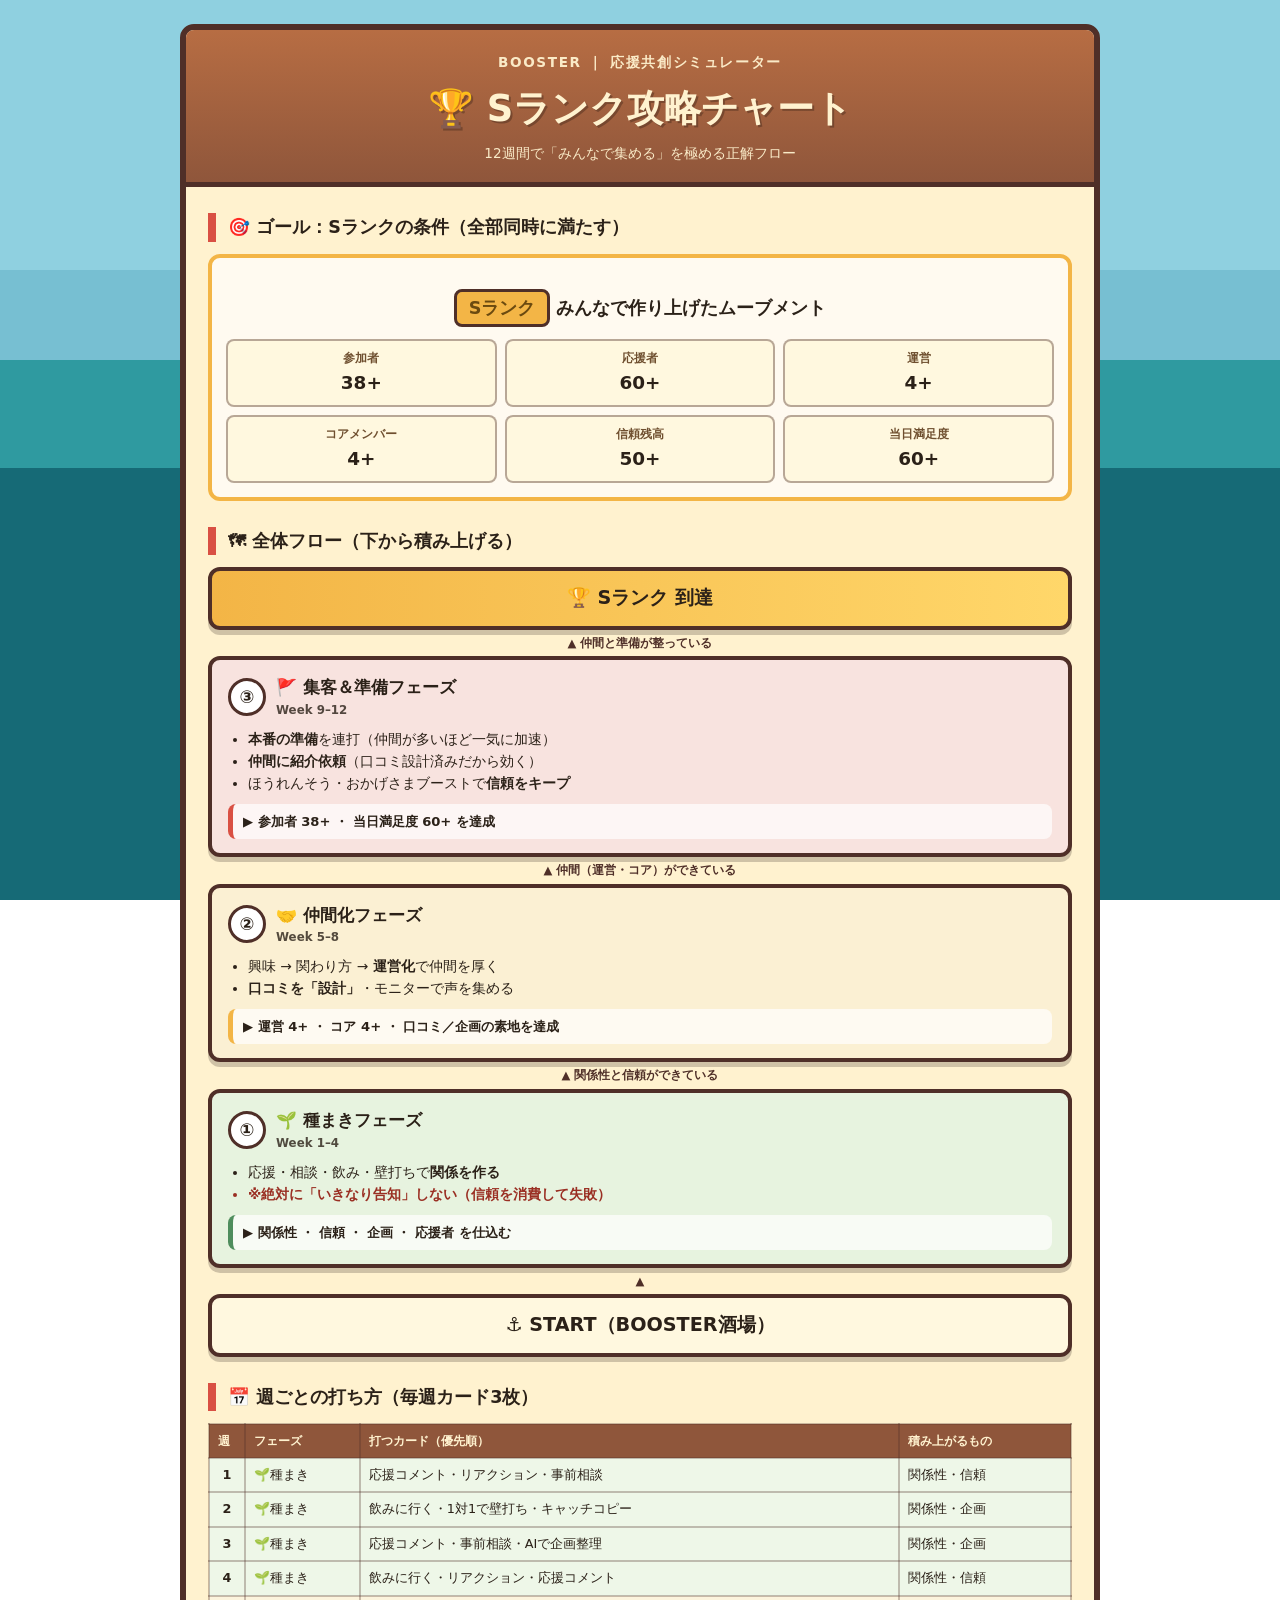
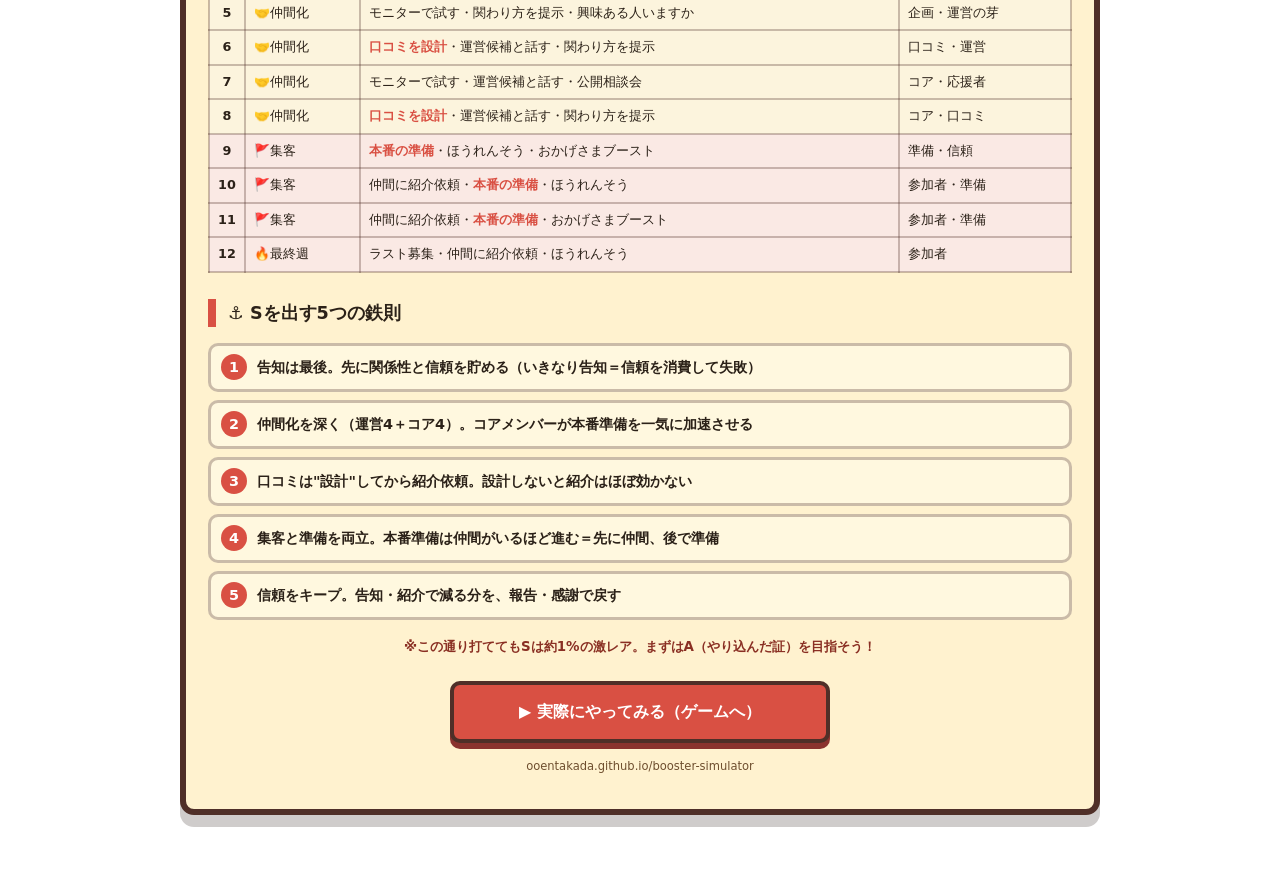
==== guide.html @ 51b10b74 "追加: Sランク攻略チャート(guide.html)。種まき→仲間化→集客&準備の積み上げフロー図・週ごとの打ち方・5つの鉄則をメンバー配布用にビジュアル化。スマホ対応・ゲームへのCTA付き" ====
<!doctype html>
<html lang="ja">
  <head>
    <meta charset="UTF-8" />
    <meta name="viewport" content="width=device-width, initial-scale=1.0" />
    <title>Sランク攻略チャート ｜ 応援共創シミュレーター</title>
    <meta name="description" content="応援共創シミュレーターでSランクを出すための正解フロー。種まき→仲間化→集客＆準備の12週間の打ち方を図解。" />
    <meta property="og:title" content="Sランク攻略チャート ｜ 応援共創シミュレーター" />
    <meta property="og:description" content="Sランクを出す正解パターンを図解した攻略チャート。" />
    <style>
      :root {
        --ink: #2b2118;
        --paper: #fff2cf;
        --wood: #8f563b;
        --wood-dark: #4f2f28;
        --gold: #f3b546;
        --sea: #2f9aa0;
        --deep-sea: #166a76;
        --coral: #d95043;
        --leaf: #4f8d5d;
        --shadow: rgba(38, 24, 18, 0.22);
      }
      * { box-sizing: border-box; }
      body {
        margin: 0;
        padding: 24px 14px 60px;
        color: var(--ink);
        font-family: "Hiragino Sans", "Yu Gothic", system-ui, sans-serif;
        line-height: 1.6;
        background:
          linear-gradient(180deg, #8fd0e0 0 30%, #77bfd2 30% 40%, #2f9aa0 40% 52%, #166a76 52% 100%) fixed;
      }
      .sheet {
        width: min(920px, 100%);
        margin: 0 auto;
        background: var(--paper);
        border: 6px solid var(--wood-dark);
        border-radius: 14px;
        box-shadow: 0 12px 0 var(--shadow);
        overflow: hidden;
      }
      .top {
        padding: 22px 22px 18px;
        background: linear-gradient(180deg, #b76d43, var(--wood));
        color: var(--paper);
        text-align: center;
        border-bottom: 5px solid var(--wood-dark);
      }
      .eyebrow {
        margin: 0;
        font-size: 0.8rem;
        font-weight: 900;
        letter-spacing: 0.12em;
      }
      .top h1 {
        margin: 6px 0 4px;
        font-size: clamp(1.5rem, 5vw, 2.3rem);
        text-shadow: 2px 2px 0 rgba(0, 0, 0, 0.25);
      }
      .top p { margin: 0; font-size: 0.85rem; opacity: 0.95; }
      .body { padding: 22px; }
      h2.section {
        margin: 26px 0 12px;
        font-size: 1.1rem;
        padding-left: 12px;
        border-left: 8px solid var(--coral);
      }
      h2.section:first-child { margin-top: 4px; }

      /* ゴール条件 */
      .goal {
        border: 4px solid var(--gold);
        border-radius: 12px;
        background: #fffaf0;
        padding: 14px;
      }
      .goal-title {
        text-align: center;
        font-weight: 900;
        font-size: 1.1rem;
        margin-bottom: 12px;
      }
      .goal-title .rank {
        display: inline-block;
        background: var(--gold);
        color: #6b4a10;
        border: 3px solid var(--wood-dark);
        border-radius: 8px;
        padding: 2px 12px;
        margin-right: 6px;
      }
      .goal-grid {
        display: grid;
        grid-template-columns: repeat(3, 1fr);
        gap: 8px;
      }
      .goal-grid div {
        background: #fff8df;
        border: 2px solid rgba(79, 47, 40, 0.4);
        border-radius: 8px;
        padding: 8px;
        text-align: center;
      }
      .goal-grid span { display: block; font-size: 0.72rem; font-weight: 800; color: #6f4f2f; }
      .goal-grid strong { font-size: 1.15rem; }

      /* フロー（積み上げ） */
      .flow { display: grid; gap: 0; }
      .arrow {
        text-align: center;
        font-weight: 900;
        color: var(--wood-dark);
        font-size: 0.72rem;
        padding: 4px 0;
      }
      .phase {
        border: 4px solid var(--wood-dark);
        border-radius: 12px;
        padding: 14px 16px;
        box-shadow: 0 5px 0 var(--shadow);
      }
      .phase .head {
        display: flex;
        align-items: center;
        gap: 10px;
        margin-bottom: 8px;
      }
      .phase .num {
        flex: 0 0 auto;
        width: 38px; height: 38px;
        display: grid; place-items: center;
        border-radius: 50%;
        border: 3px solid var(--wood-dark);
        background: #fff;
        font-weight: 900; font-size: 1.1rem;
      }
      .phase h3 { margin: 0; font-size: 1.05rem; }
      .phase .weeks { font-size: 0.74rem; font-weight: 800; opacity: 0.8; }
      .phase ul { margin: 6px 0 10px; padding-left: 20px; font-size: 0.86rem; }
      .phase .result {
        font-size: 0.82rem;
        font-weight: 900;
        padding: 7px 10px;
        border-radius: 8px;
        background: rgba(255, 255, 255, 0.7);
        border-left: 5px solid var(--wood-dark);
      }
      .phase.seed { background: #e7f3df; }
      .phase.seed .result { border-left-color: var(--leaf); }
      .phase.bond { background: #fbf0d3; }
      .phase.bond .result { border-left-color: var(--gold); }
      .phase.launch { background: #f8e3df; }
      .phase.launch .result { border-left-color: var(--coral); }
      .phase .warn { color: #9a2f23; font-weight: 800; }
      .summit {
        text-align: center;
        font-weight: 900;
        font-size: 1.2rem;
        padding: 12px;
        border: 4px solid var(--wood-dark);
        border-radius: 12px;
        background: linear-gradient(90deg, var(--gold), #ffd76a);
        box-shadow: 0 5px 0 var(--shadow);
      }

      /* 週表 */
      table { width: 100%; border-collapse: collapse; font-size: 0.8rem; }
      th, td { border: 2px solid rgba(79, 47, 40, 0.3); padding: 6px 8px; text-align: left; }
      th { background: var(--wood); color: var(--paper); font-size: 0.78rem; }
      td.wk { text-align: center; font-weight: 900; width: 36px; }
      tr.seed td { background: #eef7e8; }
      tr.bond td { background: #fcf4dd; }
      tr.launch td { background: #fae9e4; }
      td .key { color: var(--coral); font-weight: 900; }

      /* 鉄則 */
      ol.rules { padding-left: 0; counter-reset: r; list-style: none; display: grid; gap: 8px; }
      ol.rules li {
        position: relative;
        padding: 10px 12px 10px 46px;
        background: #fff8df;
        border: 3px solid rgba(79, 47, 40, 0.3);
        border-radius: 10px;
        font-size: 0.9rem;
        font-weight: 700;
      }
      ol.rules li::before {
        counter-increment: r;
        content: counter(r);
        position: absolute;
        left: 10px; top: 50%;
        transform: translateY(-50%);
        width: 26px; height: 26px;
        display: grid; place-items: center;
        border-radius: 50%;
        background: var(--coral); color: #fff;
        font-weight: 900;
      }

      .cta {
        display: block;
        margin: 24px auto 0;
        width: min(380px, 100%);
        padding: 14px;
        text-align: center;
        text-decoration: none;
        font-weight: 900;
        font-size: 1rem;
        color: #fff;
        background: var(--coral);
        border: 4px solid var(--wood-dark);
        border-radius: 10px;
        box-shadow: 0 6px 0 #8a332e;
      }
      .foot { text-align: center; font-size: 0.72rem; color: #6f4f2f; margin-top: 14px; }
      .rare {
        margin-top: 12px;
        text-align: center;
        font-size: 0.84rem;
        font-weight: 800;
        color: #8a2f23;
      }
      @media (max-width: 520px) {
        .goal-grid { grid-template-columns: repeat(2, 1fr); }
        th, td { font-size: 0.72rem; padding: 5px 5px; }
      }
    </style>
  </head>
  <body>
    <div class="sheet">
      <div class="top">
        <p class="eyebrow">BOOSTER ｜ 応援共創シミュレーター</p>
        <h1>🏆 Sランク攻略チャート</h1>
        <p>12週間で「みんなで集める」を極める正解フロー</p>
      </div>

      <div class="body">
        <h2 class="section">🎯 ゴール：Sランクの条件（全部同時に満たす）</h2>
        <div class="goal">
          <p class="goal-title"><span class="rank">Sランク</span>みんなで作り上げたムーブメント</p>
          <div class="goal-grid">
            <div><span>参加者</span><strong>38+</strong></div>
            <div><span>応援者</span><strong>60+</strong></div>
            <div><span>運営</span><strong>4+</strong></div>
            <div><span>コアメンバー</span><strong>4+</strong></div>
            <div><span>信頼残高</span><strong>50+</strong></div>
            <div><span>当日満足度</span><strong>60+</strong></div>
          </div>
        </div>

        <h2 class="section">🗺 全体フロー（下から積み上げる）</h2>
        <div class="flow">
          <div class="summit">🏆 Sランク 到達</div>
          <div class="arrow">▲ 仲間と準備が整っている</div>

          <div class="phase launch">
            <div class="head">
              <div class="num">③</div>
              <div>
                <h3>🚩 集客＆準備フェーズ</h3>
                <div class="weeks">Week 9–12</div>
              </div>
            </div>
            <ul>
              <li><strong>本番の準備</strong>を連打（仲間が多いほど一気に加速）</li>
              <li><strong>仲間に紹介依頼</strong>（口コミ設計済みだから効く）</li>
              <li>ほうれんそう・おかげさまブーストで<strong>信頼をキープ</strong></li>
            </ul>
            <div class="result">▶ 参加者 38+ ・ 当日満足度 60+ を達成</div>
          </div>

          <div class="arrow">▲ 仲間（運営・コア）ができている</div>

          <div class="phase bond">
            <div class="head">
              <div class="num">②</div>
              <div>
                <h3>🤝 仲間化フェーズ</h3>
                <div class="weeks">Week 5–8</div>
              </div>
            </div>
            <ul>
              <li>興味 → 関わり方 → <strong>運営化</strong>で仲間を厚く</li>
              <li><strong>口コミを「設計」</strong>・モニターで声を集める</li>
            </ul>
            <div class="result">▶ 運営 4+ ・ コア 4+ ・ 口コミ／企画の素地を達成</div>
          </div>

          <div class="arrow">▲ 関係性と信頼ができている</div>

          <div class="phase seed">
            <div class="head">
              <div class="num">①</div>
              <div>
                <h3>🌱 種まきフェーズ</h3>
                <div class="weeks">Week 1–4</div>
              </div>
            </div>
            <ul>
              <li>応援・相談・飲み・壁打ちで<strong>関係を作る</strong></li>
              <li class="warn">※絶対に「いきなり告知」しない（信頼を消費して失敗）</li>
            </ul>
            <div class="result">▶ 関係性 ・ 信頼 ・ 企画 ・ 応援者 を仕込む</div>
          </div>

          <div class="arrow">▲</div>
          <div class="summit" style="background: #fff8df;">⚓ START（BOOSTER酒場）</div>
        </div>

        <h2 class="section">📅 週ごとの打ち方（毎週カード3枚）</h2>
        <table>
          <thead>
            <tr><th>週</th><th>フェーズ</th><th>打つカード（優先順）</th><th>積み上がるもの</th></tr>
          </thead>
          <tbody>
            <tr class="seed"><td class="wk">1</td><td>🌱種まき</td><td>応援コメント・リアクション・事前相談</td><td>関係性・信頼</td></tr>
            <tr class="seed"><td class="wk">2</td><td>🌱種まき</td><td>飲みに行く・1対1で壁打ち・キャッチコピー</td><td>関係性・企画</td></tr>
            <tr class="seed"><td class="wk">3</td><td>🌱種まき</td><td>応援コメント・事前相談・AIで企画整理</td><td>関係性・企画</td></tr>
            <tr class="seed"><td class="wk">4</td><td>🌱種まき</td><td>飲みに行く・リアクション・応援コメント</td><td>関係性・信頼</td></tr>
            <tr class="bond"><td class="wk">5</td><td>🤝仲間化</td><td>モニターで試す・関わり方を提示・興味ある人いますか</td><td>企画・運営の芽</td></tr>
            <tr class="bond"><td class="wk">6</td><td>🤝仲間化</td><td><span class="key">口コミを設計</span>・運営候補と話す・関わり方を提示</td><td>口コミ・運営</td></tr>
            <tr class="bond"><td class="wk">7</td><td>🤝仲間化</td><td>モニターで試す・運営候補と話す・公開相談会</td><td>コア・応援者</td></tr>
            <tr class="bond"><td class="wk">8</td><td>🤝仲間化</td><td><span class="key">口コミを設計</span>・運営候補と話す・関わり方を提示</td><td>コア・口コミ</td></tr>
            <tr class="launch"><td class="wk">9</td><td>🚩集客</td><td><span class="key">本番の準備</span>・ほうれんそう・おかげさまブースト</td><td>準備・信頼</td></tr>
            <tr class="launch"><td class="wk">10</td><td>🚩集客</td><td>仲間に紹介依頼・<span class="key">本番の準備</span>・ほうれんそう</td><td>参加者・準備</td></tr>
            <tr class="launch"><td class="wk">11</td><td>🚩集客</td><td>仲間に紹介依頼・<span class="key">本番の準備</span>・おかげさまブースト</td><td>参加者・準備</td></tr>
            <tr class="launch"><td class="wk">12</td><td>🔥最終週</td><td>ラスト募集・仲間に紹介依頼・ほうれんそう</td><td>参加者</td></tr>
          </tbody>
        </table>

        <h2 class="section">⚓ Sを出す5つの鉄則</h2>
        <ol class="rules">
          <li><strong>告知は最後。</strong>先に関係性と信頼を貯める（いきなり告知＝信頼を消費して失敗）</li>
          <li><strong>仲間化を深く（運営4＋コア4）。</strong>コアメンバーが本番準備を一気に加速させる</li>
          <li><strong>口コミは"設計"してから紹介依頼。</strong>設計しないと紹介はほぼ効かない</li>
          <li><strong>集客と準備を両立。</strong>本番準備は仲間がいるほど進む＝先に仲間、後で準備</li>
          <li><strong>信頼をキープ。</strong>告知・紹介で減る分を、報告・感謝で戻す</li>
        </ol>

        <p class="rare">※この通り打ててもSは約1%の激レア。まずはA（やり込んだ証）を目指そう！</p>

        <a class="cta" href="./index.html">▶ 実際にやってみる（ゲームへ）</a>
        <p class="foot">ooentakada.github.io/booster-simulator</p>
      </div>
    </div>
  </body>
</html>
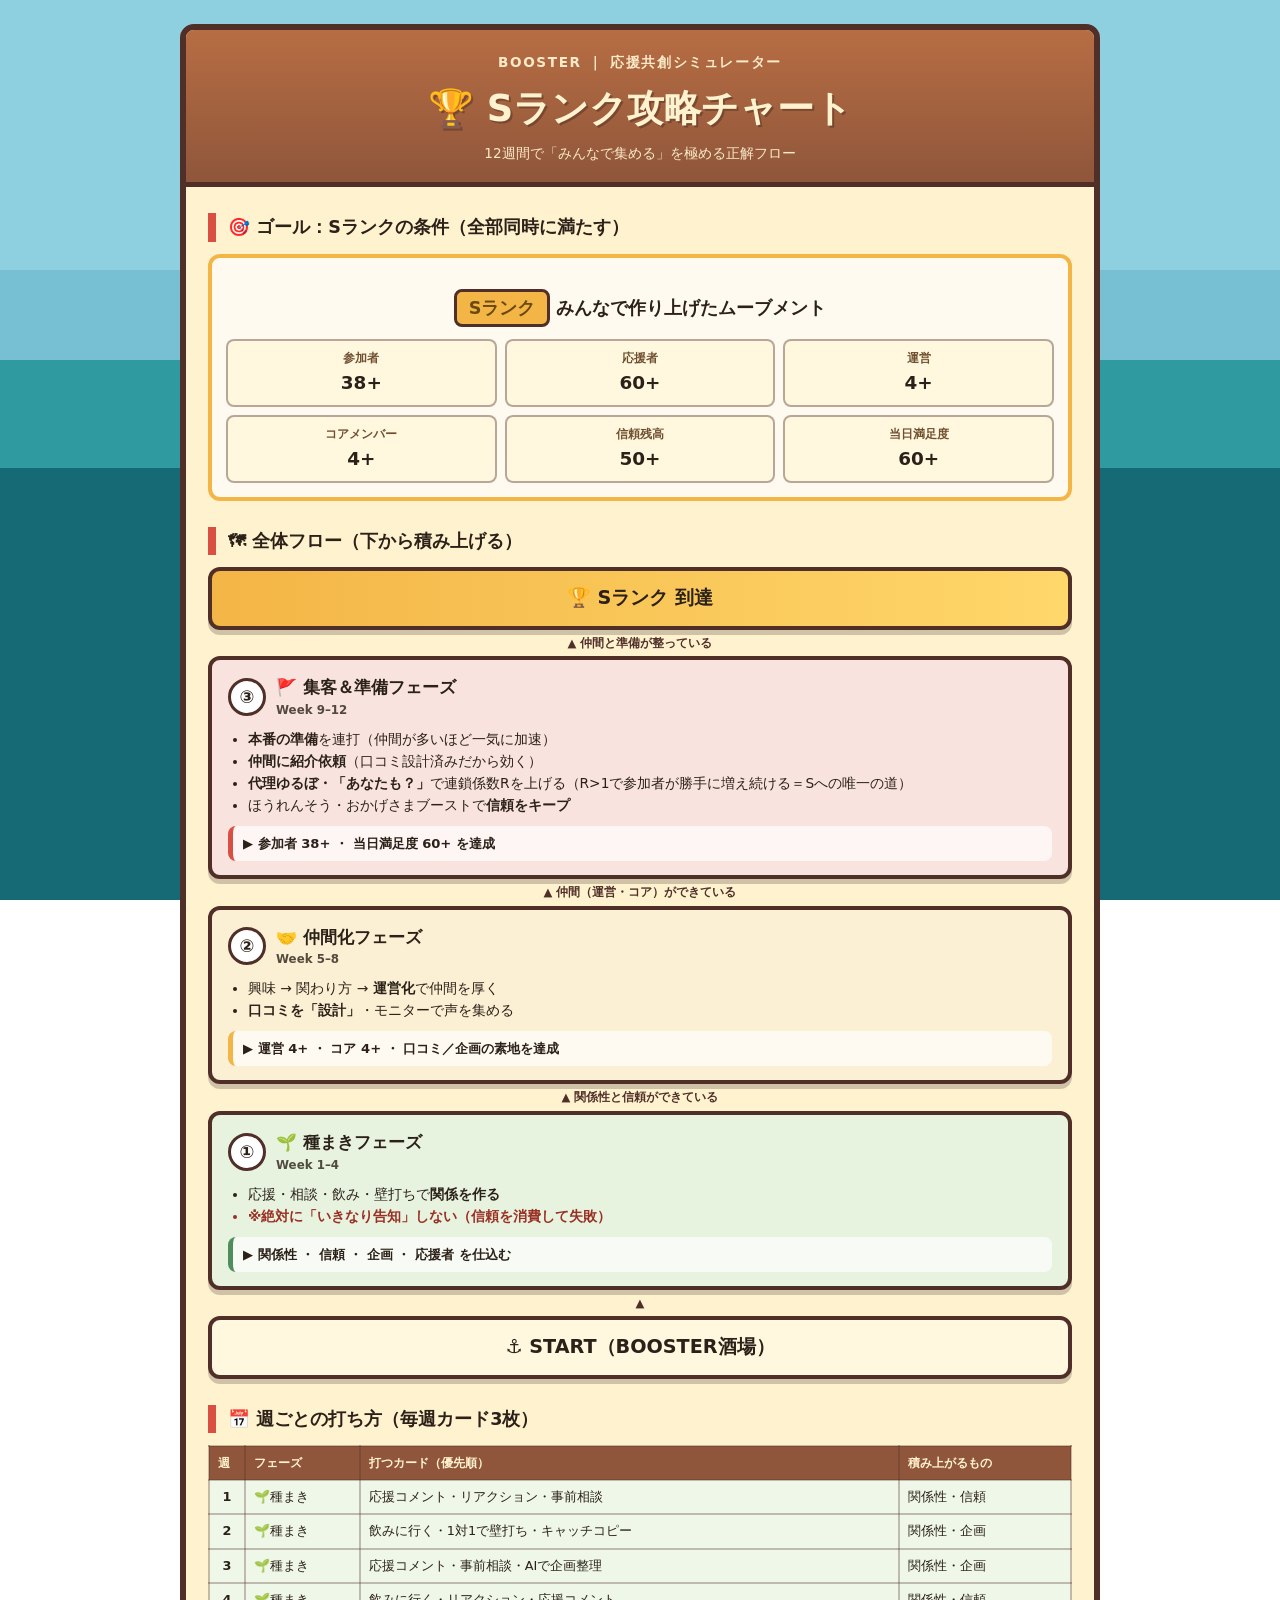
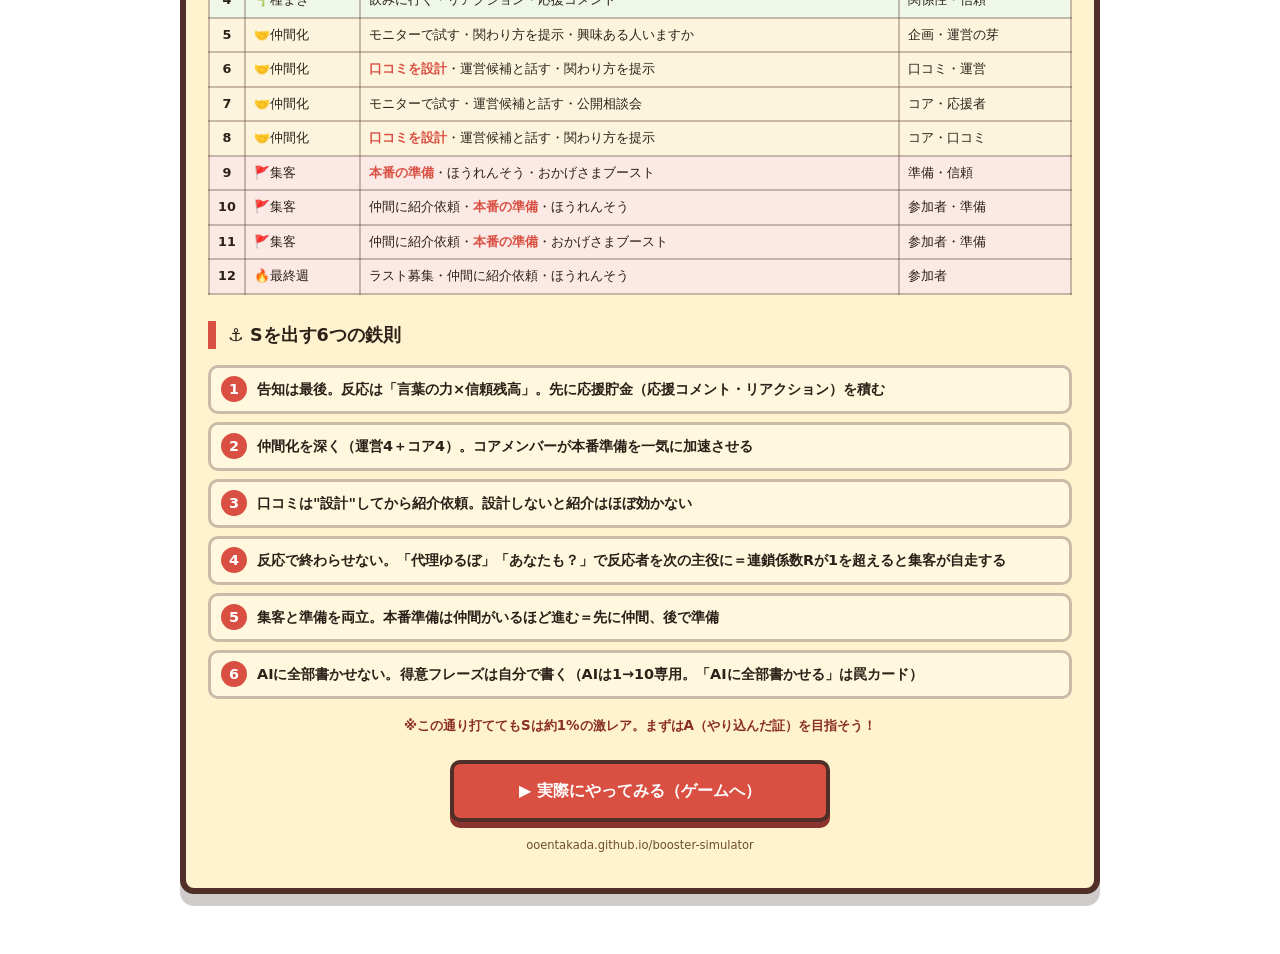
==== commit 4f37fd9c: "RSM化アップデート: 反応=言葉×信頼残高・連鎖係数R・ゆるぼ/応援貯金の語彙・AI罠カード・成長5フェーズ診断 - 反応系カード(ゆるぼ/種投稿/告知/ライブ/ラスト募集)に「言葉の力×関係資本」" ====
--- a/guide.html
+++ b/guide.html
@@ -264,6 +264,7 @@
             <ul>
               <li><strong>本番の準備</strong>を連打（仲間が多いほど一気に加速）</li>
               <li><strong>仲間に紹介依頼</strong>（口コミ設計済みだから効く）</li>
+              <li><strong>代理ゆるぼ・「あなたも？」</strong>で連鎖係数Rを上げる（R&gt;1で参加者が勝手に増え続ける＝Sへの唯一の道）</li>
               <li>ほうれんそう・おかげさまブーストで<strong>信頼をキープ</strong></li>
             </ul>
             <div class="result">▶ 参加者 38+ ・ 当日満足度 60+ を達成</div>
@@ -328,13 +329,14 @@
           </tbody>
         </table>
 
-        <h2 class="section">⚓ Sを出す5つの鉄則</h2>
+        <h2 class="section">⚓ Sを出す6つの鉄則</h2>
         <ol class="rules">
-          <li><strong>告知は最後。</strong>先に関係性と信頼を貯める（いきなり告知＝信頼を消費して失敗）</li>
+          <li><strong>告知は最後。</strong>反応は「言葉の力×信頼残高」。先に応援貯金（応援コメント・リアクション）を積む</li>
           <li><strong>仲間化を深く（運営4＋コア4）。</strong>コアメンバーが本番準備を一気に加速させる</li>
           <li><strong>口コミは"設計"してから紹介依頼。</strong>設計しないと紹介はほぼ効かない</li>
+          <li><strong>反応で終わらせない。</strong>「代理ゆるぼ」「あなたも？」で反応者を次の主役に＝連鎖係数Rが1を超えると集客が自走する</li>
           <li><strong>集客と準備を両立。</strong>本番準備は仲間がいるほど進む＝先に仲間、後で準備</li>
-          <li><strong>信頼をキープ。</strong>告知・紹介で減る分を、報告・感謝で戻す</li>
+          <li><strong>AIに全部書かせない。</strong>得意フレーズは自分で書く（AIは1→10専用。「AIに全部書かせる」は罠カード）</li>
         </ol>
 
         <p class="rare">※この通り打ててもSは約1%の激レア。まずはA（やり込んだ証）を目指そう！</p>
